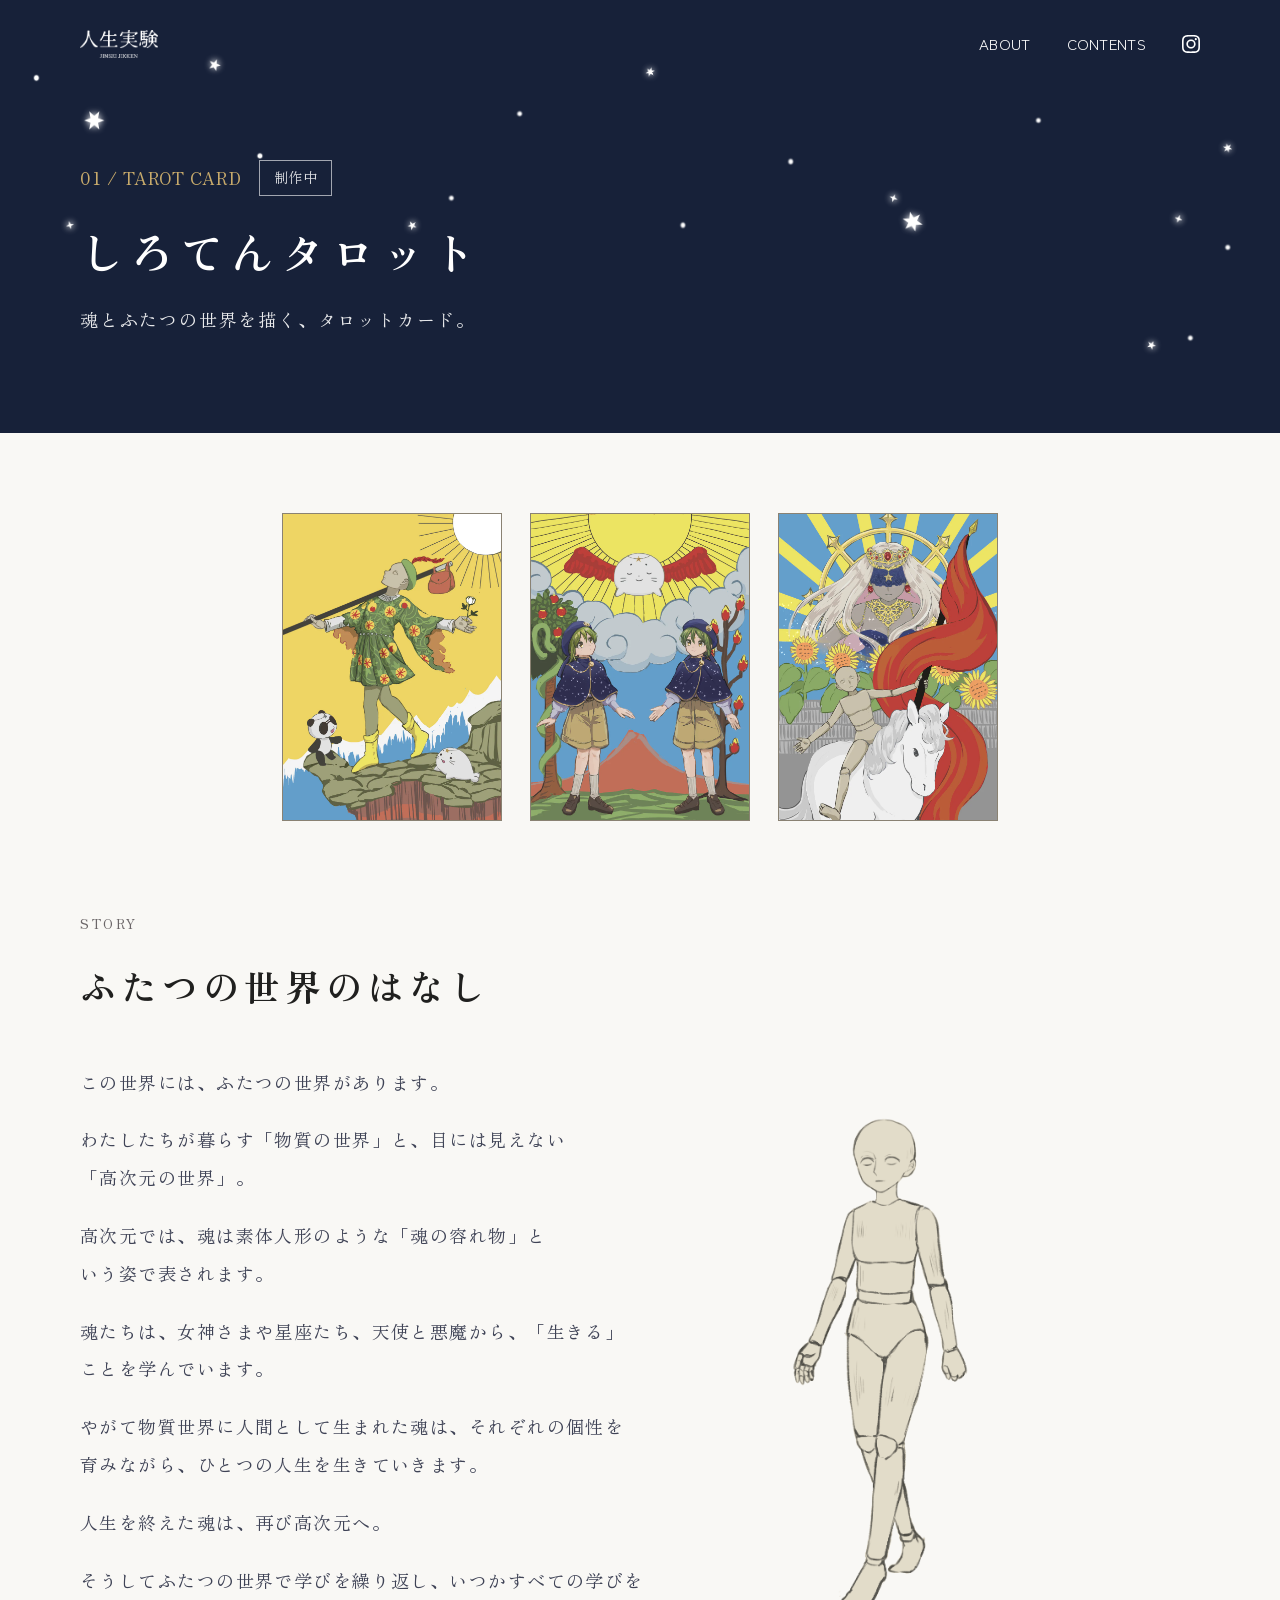
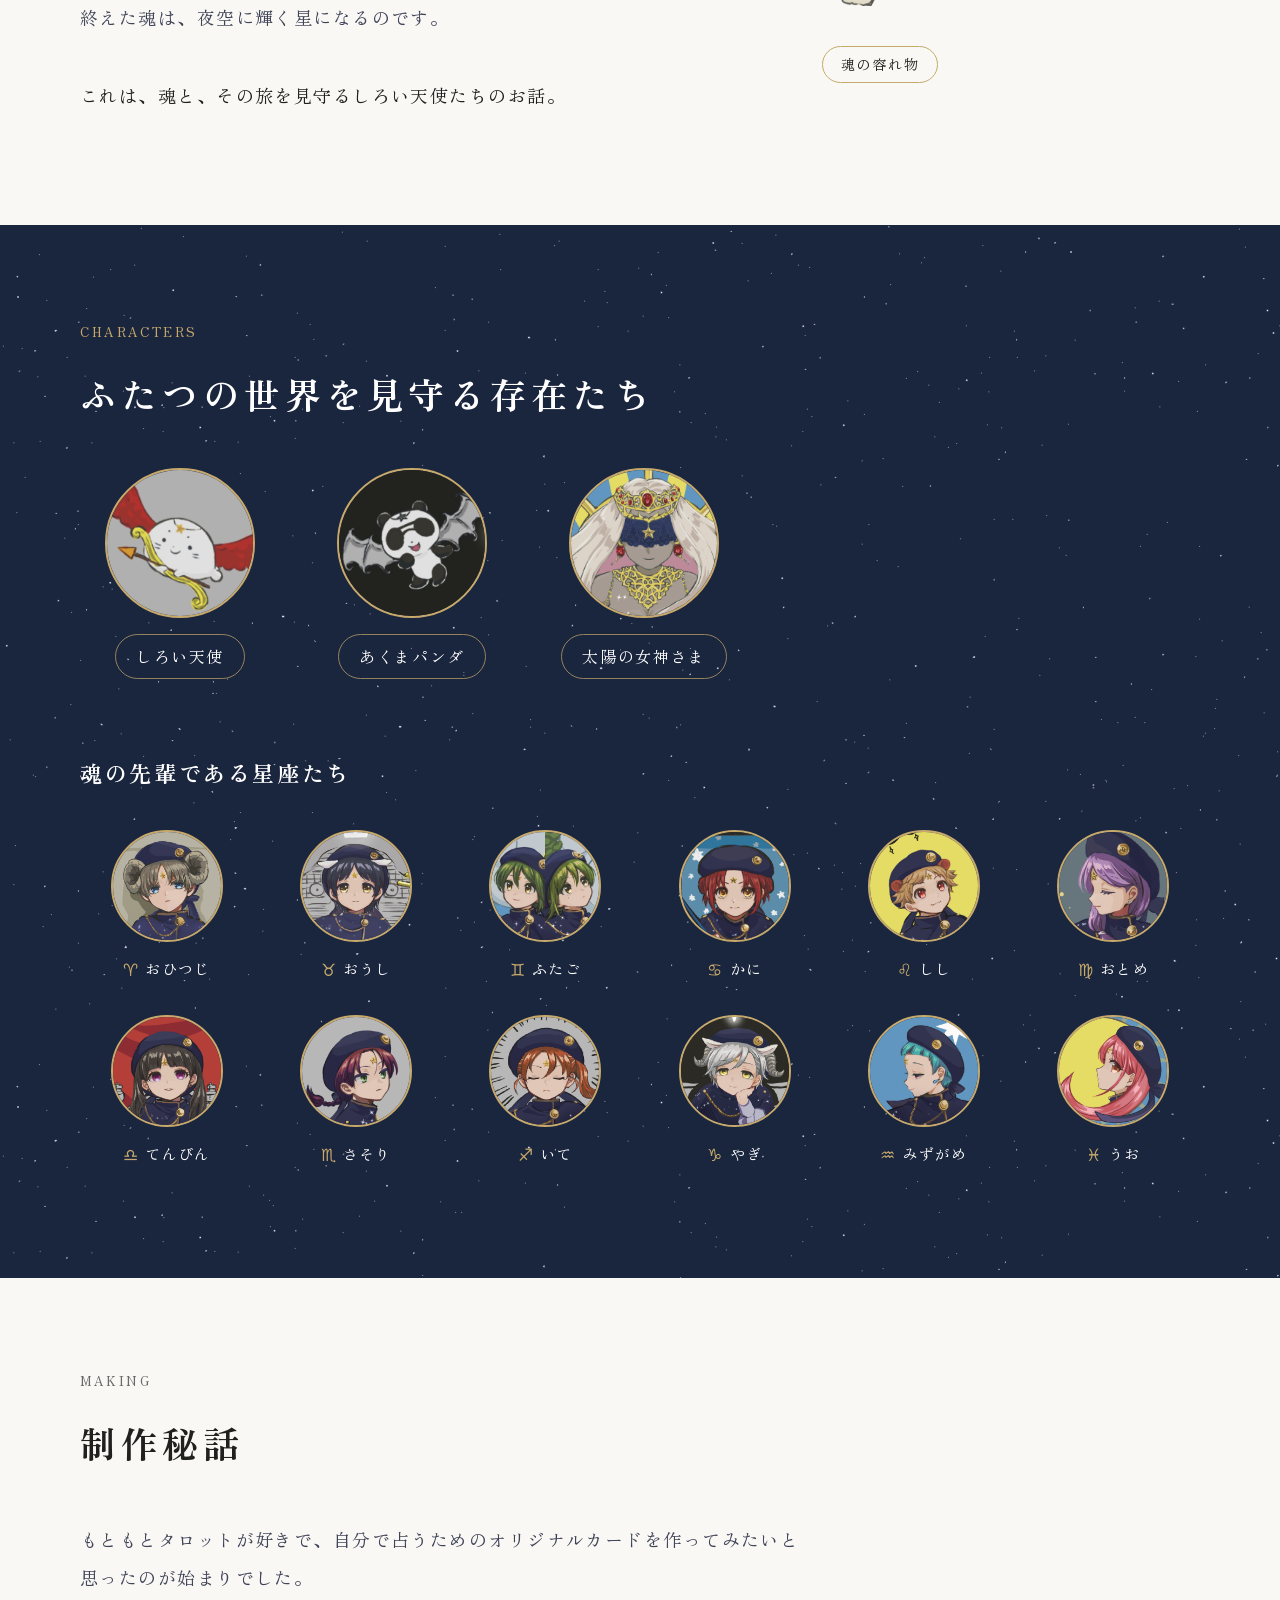
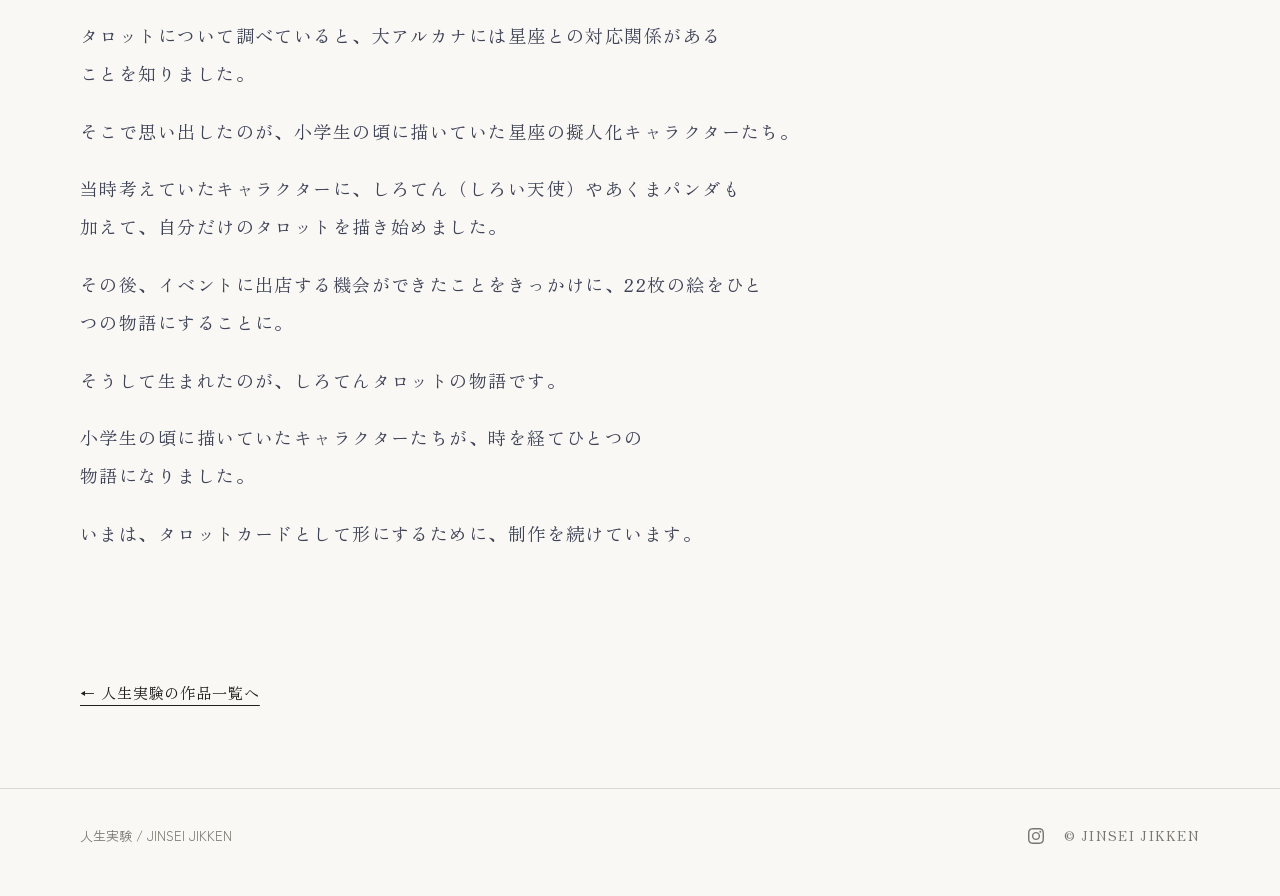
==== shiroten/index.html @ e3c65487 "Add しろてんタロット page with story, characters and making-of Co-Authored-By: Claude Opus 5.5 <noreply@anth" ====
<!doctype html>
<html lang="ja">
<head>
  <meta charset="utf-8">
  <meta name="viewport" content="width=device-width, initial-scale=1">
  <meta name="description" content="しろてんタロット。魂とふたつの世界を描く、タロットカード。物質の世界と高次元の世界、そして魂の旅を見守るしろい天使たちのお話。">
  <meta name="theme-color" content="#172139">
  <title>しろてんタロット | 人生実験</title>
  <link rel="icon" type="image/png" href="../assets/images/favicon.png">
  <link rel="preconnect" href="https://fonts.googleapis.com">
  <link rel="preconnect" href="https://fonts.gstatic.com" crossorigin>
  <link rel="stylesheet" href="https://fonts.googleapis.com/css2?family=Zen+Kaku+Gothic+New:wght@400;500&family=Zen+Old+Mincho:wght@400;500;600;700&display=swap">
  <link rel="stylesheet" href="../assets/css/style.css">
</head>
<body>
  <!-- 作品ページ：しろてんタロット（トップの作品01から移動） -->
  <header class="subhero">
    <div class="wrap nav">
      <a class="brand" href="../"><img src="../assets/images/logo/jinseijikken-logo_w.png" alt="人生実験" width="367" height="133"></a>
      <nav class="navlinks" aria-label="メインナビゲーション">
        <a href="../#about">ABOUT</a>
        <a href="../#contents">CONTENTS</a>
        <a class="sns" href="https://www.instagram.com/jinsei_jikken/" target="_blank" rel="noopener noreferrer" aria-label="Instagram"><span class="sns-icon" aria-hidden="true"></span></a>
      </nav>
    </div>
    <div class="wrap subhero-body">
      <p class="subhero-num">01 / TAROT CARD<span class="status">制作中</span></p>
      <h1 class="subhero-title">しろてんタロット</h1>
      <p class="subhero-lead">魂とふたつの世界を描く、タロットカード。</p>
    </div>
  </header>

  <main>
    <!-- タロットの絵：未配置の画像は枠ごと非表示 -->
    <section class="section shiroten-gallery">
      <div class="wrap">
        <div class="tarot-gallery">
          <figure class="tarot"><img src="../assets/images/tarot/tarot-01.webp" alt="しろてんタロット カード1" width="868" height="1213" loading="lazy" onerror="this.parentElement.hidden=true"></figure>
          <figure class="tarot"><img src="../assets/images/tarot/tarot-02.webp" alt="しろてんタロット カード2" width="868" height="1213" loading="lazy" onerror="this.parentElement.hidden=true"></figure>
          <figure class="tarot"><img src="../assets/images/tarot/tarot-03.webp" alt="しろてんタロット カード3" width="868" height="1213" loading="lazy" onerror="this.parentElement.hidden=true"></figure>
        </div>
      </div>
    </section>

    <!-- ふたつの世界のはなし（アートZINEのペーパーの文章） -->
    <section class="section story">
      <div class="wrap">
        <p class="eyebrow">STORY</p>
        <h2 class="section-title">ふたつの世界のはなし</h2>
        <div class="story-body">
        <div class="story-text">
          <p>この世界には、ふたつの世界があります。</p>
          <p>わたしたちが暮らす「物質の世界」と、目には見えない「高次元の世界」。</p>
          <p>高次元では、魂は素体人形のような「魂の容れ物」という姿で表されます。</p>
          <p>魂たちは、女神さまや星座たち、天使と悪魔から、「生きる」ことを学んでいます。</p>
          <p>やがて物質世界に人間として生まれた魂は、それぞれの個性を育みながら、ひとつの人生を生きていきます。</p>
          <p>人生を終えた魂は、再び高次元へ。</p>
          <p>そうしてふたつの世界で学びを繰り返し、いつかすべての学びを終えた魂は、夜空に輝く星になるのです。</p>
          <p class="story-end">これは、魂と、その旅を見守る<span class="nobr">しろい天使たちのお話。</span></p>
        </div>
        <!-- 魂の容れ物：未配置なら枠ごと非表示 -->
        <figure class="story-figure">
          <img src="../assets/images/shiroten/tamashii.png" alt="魂の容れ物（素体人形のような姿）" width="473" height="1259" loading="lazy" onerror="this.parentElement.hidden=true">
          <figcaption>魂の容れ物</figcaption>
        </figure>
        </div>
      </div>
    </section>

    <!-- 登場する存在たち（画像は用意でき次第追加） -->
    <section class="section beings">
      <div class="wrap">
        <p class="eyebrow">CHARACTERS</p>
        <h2 class="section-title">ふたつの世界を<span class="nobr">見守る存在たち</span></h2>
        <!-- 画像が無い・読み込めない存在は、丸枠に✦だけを表示 -->
        <ul class="being-list">
          <li class="being">
            <span class="being-icon"><img src="../assets/images/shiroten/shiroten.png" alt="" width="400" height="400" loading="lazy" onerror="this.hidden=true"></span>
            <span class="being-name">しろい天使</span>
          </li>
          <li class="being">
            <span class="being-icon"><img src="../assets/images/shiroten/akumapanda.png" alt="" width="400" height="400" loading="lazy" onerror="this.hidden=true"></span>
            <span class="being-name">あくまパンダ</span>
          </li>
          <li class="being">
            <span class="being-icon"><img src="../assets/images/shiroten/venus.png" alt="" width="400" height="400" loading="lazy" onerror="this.hidden=true"></span>
            <span class="being-name">太陽の女神さま</span>
          </li>
        </ul>

        <h3 class="beings-sub">魂の先輩である星座たち</h3>
        <!-- 画像が読み込めない星座は丸枠に✦だけ -->
        <ul class="zodiac-list">
          <li class="zodiac"><span class="being-icon"><img src="../assets/images/shiroten/ohituji.png" alt="" width="400" height="400" loading="lazy" onerror="this.hidden=true"></span><span class="zodiac-name"><span class="zodiac-mark" aria-hidden="true">♈&#xFE0E;</span>おひつじ</span></li>
          <li class="zodiac"><span class="being-icon"><img src="../assets/images/shiroten/oushi.png" alt="" width="400" height="400" loading="lazy" onerror="this.hidden=true"></span><span class="zodiac-name"><span class="zodiac-mark" aria-hidden="true">♉&#xFE0E;</span>おうし</span></li>
          <li class="zodiac"><span class="being-icon"><img src="../assets/images/shiroten/futago.png" alt="" width="400" height="400" loading="lazy" onerror="this.hidden=true"></span><span class="zodiac-name"><span class="zodiac-mark" aria-hidden="true">♊&#xFE0E;</span>ふたご</span></li>
          <li class="zodiac"><span class="being-icon"><img src="../assets/images/shiroten/kani.png" alt="" width="400" height="400" loading="lazy" onerror="this.hidden=true"></span><span class="zodiac-name"><span class="zodiac-mark" aria-hidden="true">♋&#xFE0E;</span>かに</span></li>
          <li class="zodiac"><span class="being-icon"><img src="../assets/images/shiroten/shishi.png" alt="" width="400" height="400" loading="lazy" onerror="this.hidden=true"></span><span class="zodiac-name"><span class="zodiac-mark" aria-hidden="true">♌&#xFE0E;</span>しし</span></li>
          <li class="zodiac"><span class="being-icon"><img src="../assets/images/shiroten/otome.png" alt="" width="400" height="400" loading="lazy" onerror="this.hidden=true"></span><span class="zodiac-name"><span class="zodiac-mark" aria-hidden="true">♍&#xFE0E;</span>おとめ</span></li>
          <li class="zodiac"><span class="being-icon"><img src="../assets/images/shiroten/tenbin.png" alt="" width="400" height="400" loading="lazy" onerror="this.hidden=true"></span><span class="zodiac-name"><span class="zodiac-mark" aria-hidden="true">♎&#xFE0E;</span>てんびん</span></li>
          <li class="zodiac"><span class="being-icon"><img src="../assets/images/shiroten/sasori.png" alt="" width="400" height="400" loading="lazy" onerror="this.hidden=true"></span><span class="zodiac-name"><span class="zodiac-mark" aria-hidden="true">♏&#xFE0E;</span>さそり</span></li>
          <li class="zodiac"><span class="being-icon"><img src="../assets/images/shiroten/ite.png" alt="" width="400" height="400" loading="lazy" onerror="this.hidden=true"></span><span class="zodiac-name"><span class="zodiac-mark" aria-hidden="true">♐&#xFE0E;</span>いて</span></li>
          <li class="zodiac"><span class="being-icon"><img src="../assets/images/shiroten/yagi.png" alt="" width="400" height="400" loading="lazy" onerror="this.hidden=true"></span><span class="zodiac-name"><span class="zodiac-mark" aria-hidden="true">♑&#xFE0E;</span>やぎ</span></li>
          <li class="zodiac"><span class="being-icon"><img src="../assets/images/shiroten/mizugame.png" alt="" width="400" height="400" loading="lazy" onerror="this.hidden=true"></span><span class="zodiac-name"><span class="zodiac-mark" aria-hidden="true">♒&#xFE0E;</span>みずがめ</span></li>
          <li class="zodiac"><span class="being-icon"><img src="../assets/images/shiroten/uo.png" alt="" width="400" height="400" loading="lazy" onerror="this.hidden=true"></span><span class="zodiac-name"><span class="zodiac-mark" aria-hidden="true">♓&#xFE0E;</span>うお</span></li>
        </ul>
      </div>
    </section>

    <!-- 制作秘話 -->
    <section class="section story making">
      <div class="wrap">
        <p class="eyebrow">MAKING</p>
        <h2 class="section-title">制作秘話</h2>
        <div class="story-text making-text">
          <p>もともとタロットが好きで、自分で占うためのオリジナルカードを作ってみたいと思ったのが始まりでした。</p>
          <p>タロットについて調べていると、大アルカナには星座との対応関係があることを知りました。</p>
          <p>そこで思い出したのが、小学生の頃に描いていた星座の擬人化キャラクターたち。</p>
          <p>当時考えていたキャラクターに、しろてん（しろい天使）やあくまパンダも加えて、自分だけのタロットを描き始めました。</p>
          <p>その後、イベントに出店する機会ができたことをきっかけに、22枚の絵をひとつの物語にすることに。</p>
          <p>そうして生まれたのが、しろてんタロットの物語です。</p>
          <p>小学生の頃に描いていたキャラクターたちが、時を経てひとつの物語になりました。</p>
          <p>いまは、タロットカードとして形にするために、制作を続けています。</p>
        </div>
      </div>
    </section>

    <div class="back-top">
      <div class="wrap"><a href="../#contents">← 人生実験の作品一覧へ</a></div>
    </div>
  </main>

  <footer class="footer">
    <div class="wrap footer-inner">
      <span>人生実験 / JINSEI JIKKEN</span>
      <div class="footer-end">
        <a class="sns" href="https://www.instagram.com/jinsei_jikken/" target="_blank" rel="noopener noreferrer" aria-label="Instagram"><span class="sns-icon" aria-hidden="true"></span></a>
        <small>© JINSEI JIKKEN</small>
      </div>
    </div>
  </footer>
</body>
</html>
---- assets/css/style.css ----
/* =========================================================
   人生実験 / JINSEI JIKKEN
   デザインの正：docs/design-pc.png（1920px幅 @2x）
   PC版の寸法はカンプからの実測値
   ========================================================= */

:root {
  --ink: #20201f;
  --text: #2b2b2b;
  --body: #555350;
  --muted: #6b6668;
  --label: #8a8273;
  --gold: #c7aa6b;
  --line: #dcd9d2;
  --paper: #f9f8f5;
  --white: #fff;
  --night: #172139;
  --contents-bg: #1a253e;
  --serif: "Zen Old Mincho", "Yu Mincho", "YuMincho", "Hiragino Mincho ProN", serif;
  --sans: "Zen Kaku Gothic New", "Hiragino Kaku Gothic ProN", "Yu Gothic", "YuGothic", sans-serif;
  --roman: "Zen Old Mincho", Georgia, serif;
}

/* ---------- Base ---------- */
*, *::before, *::after { box-sizing: border-box; }
[hidden] { display: none !important; }
html { scroll-behavior: smooth; }
body {
  margin: 0;
  background: var(--paper);
  color: var(--ink);
  font-family: var(--sans);
  font-size: 16px;
  line-height: 1.95;
}
img { max-width: 100%; height: auto; }
a { color: inherit; }
a:focus-visible { outline: 2px solid #777; outline-offset: 5px; }
.wrap { width: min(100% - 48px, 1120px); margin-inline: auto; }
.nobr { display: inline-block; }

/* ---------- 1. HERO ---------- */
.hero {
  color: var(--white);
  background:
    url("../images/bg/stars-b.png") center 52px / max(95%, 1100px) auto no-repeat,
    linear-gradient(180deg,
      #172139 0%,
      #1d2741 11%,
      #283352 34%,
      #313e5c 46%,
      #3e4c6d 52%,
      #4f5f82 57%,
      #5f7292 63%,
      #697b99 69%,
      #7c8ca5 75%,
      #99a5b8 80%,
      #b7bfca 86%,
      #d4d8dd 92%,
      #f2f2f0 98%,
      var(--paper) 100%);
}
.hero a:focus-visible { outline-color: var(--white); }

.nav {
  display: flex;
  justify-content: space-between;
  align-items: center;
  gap: 16px;
  min-height: 88px;
}
.brand { display: block; line-height: 0; }
.brand img { width: 78px; }
.navlinks { display: flex; align-items: center; gap: 36px; }
.navlinks a {
  font-size: 15px;
  letter-spacing: .02em;
  text-decoration: none;
}
.navlinks a:hover { text-decoration: underline; text-underline-offset: 6px; }

/* Instagram：黒のグリフSVGをマスクにして文字色（currentColor）で塗る。未配置時は何も表示されない */
.sns { display: inline-flex; align-items: center; line-height: 0; }
.sns:hover { opacity: .65; }
.sns-icon {
  display: block;
  width: 18px;
  height: 18px;
  background-color: currentColor;
  -webkit-mask: url("../images/Instagram_Glyph_Black.svg") center / contain no-repeat;
  mask: url("../images/Instagram_Glyph_Black.svg") center / contain no-repeat;
}

.hero-body { text-align: center; padding: 142px 0 126px; }
.hero-logo {
  display: block;
  width: 400px;
  margin: 0 auto 66px;
}
.mission {
  margin: 0;
  font-family: var(--serif);
  font-size: 36px;
  font-weight: 700;
  line-height: 2;
  letter-spacing: .1em;
}
.hero-mark {
  display: block;
  width: 1px;
  height: 66px;
  margin: 93px auto 0;
  background: rgba(255, 255, 255, .85);
}

/* ---------- Section common ---------- */
.section-title {
  margin: 0;
  font-family: var(--serif);
  font-size: 36px;
  font-weight: 700;
  line-height: 1.5;
  letter-spacing: .14em;
}

/* ---------- 2. ABOUT ---------- */
.about { padding: 110px 0 131px; }
.about .eyebrow {
  margin: 0 0 30px;
  font-family: var(--roman);
  font-size: 13px;
  line-height: 1;
  letter-spacing: .2em;
  color: var(--muted);
}
.about-text { max-width: 880px; margin-top: 52px; }
.about-text p {
  margin: 0 0 27px;
  font-size: 18px;
  line-height: 2.05;
  letter-spacing: .05em;
  color: var(--body);
}
.about-text p:last-child { margin-bottom: 0; }
.about-text .lead {
  margin-bottom: 52px;
  font-family: var(--serif);
  font-size: 24px;
  line-height: 2.4;
  letter-spacing: .12em;
  color: var(--ink);
}

/* プロフィール（カンプ外の追加要素。ABOUT本文の下に区切り線を挟んで配置） */
.profile {
  display: flex;
  align-items: center;
  gap: 32px;
  max-width: 880px;
  margin-top: 64px;
  padding-top: 56px;
  border-top: 1px solid var(--line);
}
.profile-icon {
  flex-shrink: 0;
  width: 120px;
  height: 120px;
  border: 1px solid var(--line);
  border-radius: 50%;
  object-fit: cover;
  object-position: center 30%;
}
.profile-name {
  margin: 0 0 8px;
  font-family: var(--serif);
  font-size: 22px;
  font-weight: 700;
  line-height: 1.5;
  letter-spacing: .12em;
  color: var(--ink);
}
.profile-text {
  margin: 0;
  font-size: 15px;
  line-height: 2;
  letter-spacing: .06em;
  color: var(--body);
}

/* ---------- 3. CONTENTS ---------- */
.contents {
  padding: 116px 0 130px;
  color: var(--white);
  background: url("../images/bg/stars.png") left top / 1440px auto repeat, var(--contents-bg);
}
.contents .eyebrow {
  margin: 0 0 28px;
  font-family: var(--roman);
  font-size: 17px;
  line-height: 1;
  letter-spacing: .02em;
  color: var(--gold);
}
.works {
  display: grid;
  grid-template-columns: repeat(2, minmax(0, 1fr));
  gap: 22px;
  margin-top: 60px;
}
.work {
  display: flex;
  flex-direction: column;
  align-items: flex-start;
  min-height: 309px;
  padding: 40px 36px 40px 41px;
  background: var(--white);
  color: var(--text);
}
.work-top {
  display: flex;
  justify-content: space-between;
  align-items: flex-start;
  gap: 12px;
  width: 100%;
}
.num {
  padding-top: 4px;
  font-family: var(--roman);
  font-size: 17px;
  line-height: 1.4;
  color: var(--label);
}
.status {
  flex-shrink: 0;
  display: inline-flex;
  align-items: center;
  justify-content: center;
  width: 73px;
  height: 36px;
  border: 1px solid var(--label);
  font-size: 14px;
  letter-spacing: .04em;
  color: var(--label);
}
.work h3 {
  margin: 36px 0 18px;
  font-family: var(--serif);
  font-size: 28px;
  font-weight: 700;
  line-height: 1.5;
  letter-spacing: .12em;
  color: var(--text);
}
.work p {
  margin: 0;
  font-size: 14px;
  line-height: 2.3;
  letter-spacing: .12em;
}
.work .more {
  display: inline-block;
  margin-top: 26px;
  font-size: 14px;
  letter-spacing: .02em;
  text-underline-offset: 5px;
}
.work .more:hover { opacity: .65; }

/* 01 しろてんタロット：テキスト＋タロット3枚 */
.work.feature {
  grid-column: 1 / -1;
  flex-direction: row;
  align-items: flex-start;
  gap: 58px;
  min-height: 0;
}
.work-body { flex: 1 1 auto; min-width: 0; max-width: 472px; }
.tarot-gallery {
  display: grid;
  grid-template-columns: repeat(3, 157px);
  gap: 21px;
  margin-left: auto;
}
.tarot-gallery:not(:has(.tarot:not([hidden]))) { display: none; }
.tarot { margin: 0; }
.tarot img {
  display: block;
  width: 100%;
  aspect-ratio: 868 / 1213;
  object-fit: cover;
  border: 1px solid var(--label);
}

/* ---------- 4. END MESSAGE ---------- */
.closing { padding: 40px 0 150px; text-align: center; }
.closing-mark {
  display: block;
  font-size: 15px;
  line-height: 1;
  color: var(--gold);
}
.closing p {
  margin: 40px 0 0;
  font-family: var(--serif);
  font-size: 18px;
  letter-spacing: .05em;
  color: #3f4356;
}

/* ---------- 5. FOOTER ---------- */
.footer { padding: 34px 0 48px; border-top: 1px solid var(--line); }
.footer-inner {
  display: flex;
  justify-content: space-between;
  align-items: center;
  gap: 15px;
  font-size: 13px;
  color: #7a766f;
}
.footer-inner small {
  font-family: var(--roman);
  font-size: inherit;
  letter-spacing: .1em;
}
.footer-end { display: flex; align-items: center; gap: 20px; }
.footer-end .sns-icon { width: 16px; height: 16px; }

/* =========================================================
   作品ページ：しろてんタロット（shiroten/index.html）
   カンプ外のページ。トップと同じ配色・書体・部品で構成
   ========================================================= */
.subhero {
  color: var(--white);
  background:
    url("../images/bg/stars-b.png") center 40px / max(95%, 1100px) auto no-repeat,
    var(--night);
}
.subhero a:focus-visible { outline-color: var(--white); }
.subhero-body { padding: 72px 0 96px; }
.subhero-num {
  display: flex;
  align-items: center;
  gap: 18px;
  margin: 0;
  font-family: var(--roman);
  font-size: 17px;
  letter-spacing: .04em;
  color: var(--gold);
}
.subhero-num .status { border-color: rgba(255, 255, 255, .6); color: rgba(255, 255, 255, .85); }
.subhero-title {
  margin: 22px 0 0;
  font-family: var(--serif);
  font-size: 44px;
  font-weight: 700;
  line-height: 1.5;
  letter-spacing: .14em;
}
.subhero-lead {
  margin: 18px 0 0;
  font-family: var(--serif);
  font-size: 18px;
  letter-spacing: .1em;
  opacity: .9;
}

.shiroten-gallery { padding: 80px 0 0; }
.shiroten-gallery .tarot-gallery {
  grid-template-columns: repeat(3, minmax(0, 220px));
  justify-content: center;
  gap: 28px;
  margin: 0 auto;
}

.story { padding: 96px 0 110px; }
.story .eyebrow,
.beings .eyebrow {
  margin: 0 0 28px;
  font-family: var(--roman);
  font-size: 13px;
  line-height: 1;
  letter-spacing: .2em;
  color: var(--muted);
}
.story-body {
  display: grid;
  grid-template-columns: minmax(0, 1fr) 200px;
  gap: 64px;
  align-items: center;
  max-width: 900px;
  margin-top: 52px;
}
.story-text { max-width: 720px; }
.story-figure { margin: 0; text-align: center; }
.story-figure img { display: block; width: 100%; height: auto; }
.story-figure figcaption {
  display: inline-block;
  margin-top: 18px;
  padding: 4px 18px;
  border: 1px solid var(--gold);
  border-radius: 999px;
  font-family: var(--serif);
  font-size: 14px;
  letter-spacing: .12em;
  color: var(--ink);
}
.story-text p {
  margin: 0 0 20px;
  font-family: var(--serif);
  font-size: 18px;
  line-height: 2.1;
  letter-spacing: .08em;
  color: #3f4356;
  /* 文節の切れ目で折り返し、行末に1〜2文字だけ残らないようにする（対応ブラウザのみ。非対応でも通常の折り返し） */
  word-break: auto-phrase;
  text-wrap: pretty;
}
.story-text .story-end { margin: 40px 0 0; color: var(--ink); }
.making { padding-bottom: 40px; }
.making-text { margin-top: 52px; }

.beings {
  padding: 100px 0 110px;
  color: var(--white);
  background: url("../images/bg/stars.png") left top / 1440px auto repeat, var(--contents-bg);
}
.beings .eyebrow { color: var(--gold); }
.being-list,
.zodiac-list { margin: 0; padding: 0; list-style: none; }
.being-list {
  display: grid;
  grid-template-columns: repeat(3, minmax(0, 200px));
  gap: 32px;
  margin-top: 48px;
}
.being { text-align: center; }
.being-icon {
  position: relative;
  display: grid;
  place-items: center;
  width: 150px;
  height: 150px;
  margin: 0 auto;
  overflow: hidden;
  border: 2px solid var(--gold);
  border-radius: 50%;
  background: rgba(255, 255, 255, .05);
}
/* 画像が無いときに見える✦（画像があれば上に重なって隠れる） */
.being-icon::before { content: "✦"; font-size: 30px; color: var(--gold); opacity: .7; }
.being-icon img { position: absolute; inset: 0; width: 100%; height: 100%; object-fit: cover; }
.being-name {
  display: inline-block;
  margin-top: 16px;
  padding: 6px 20px;
  border: 1px solid rgba(199, 170, 107, .7);
  border-radius: 999px;
  font-family: var(--serif);
  font-size: 16px;
  letter-spacing: .1em;
}
.beings-sub {
  margin: 72px 0 0;
  font-family: var(--serif);
  font-size: 22px;
  font-weight: 700;
  letter-spacing: .12em;
}
.zodiac-list { display: grid; grid-template-columns: repeat(6, minmax(0, 1fr)); gap: 32px 16px; margin-top: 36px; }
.zodiac { text-align: center; }
.zodiac .being-icon { width: 112px; height: 112px; }
.zodiac .being-icon::before { font-size: 22px; }
.zodiac-name {
  display: flex;
  justify-content: center;
  align-items: center;
  gap: 6px;
  margin-top: 12px;
  font-family: var(--serif);
  font-size: 15px;
  letter-spacing: .08em;
}
.zodiac-mark { font-size: 17px; line-height: 1; color: var(--gold); }

.back-top { padding: 64px 0 80px; }
.back-top a { font-family: var(--serif); font-size: 15px; letter-spacing: .06em; text-underline-offset: 6px; }
.back-top a:hover { opacity: .65; }

/* ---------- Tablet ---------- */
@media (max-width: 1000px) {
  .subhero-title { font-size: 36px; }
  .story-body { grid-template-columns: minmax(0, 1fr) 160px; gap: 40px; }
  .zodiac-list { grid-template-columns: repeat(4, minmax(0, 1fr)); }
  .hero-body { padding: 110px 0 100px; }
  .hero-logo { width: 340px; margin-bottom: 52px; }
  .mission { font-size: 28px; }
  .hero-mark { margin-top: 70px; }
  .work { padding: 34px 30px; }
  .num { font-size: 15px; }
  .work h3 { font-size: 21px; letter-spacing: .06em; }
  .work.feature { flex-direction: column; gap: 32px; }
  .work-body { max-width: none; width: 100%; }
  .tarot-gallery {
    grid-template-columns: repeat(3, minmax(0, 1fr));
    width: 100%;
    max-width: 520px;
    margin-left: 0;
  }
}

/* ---------- Smartphone ---------- */
@media (max-width: 640px) {
  body { font-size: 15px; }
  .wrap { width: min(100% - 36px, 1120px); }
  .nav { min-height: 68px; }
  .brand img { width: 66px; }
  .navlinks { gap: 20px; }
  .navlinks a { font-size: 13px; }
  .hero { background-size: 760px auto, auto; background-position: center 36px, 0 0; }
  .hero-body { padding: 72px 0 80px; }
  .hero-logo { width: min(260px, 72%); margin-bottom: 40px; }
  .mission { font-size: 19px; line-height: 2.1; letter-spacing: .1em; }
  .hero-mark { height: 52px; margin-top: 48px; }
  .section-title { font-size: 26px; letter-spacing: .1em; }
  .about { padding: 76px 0 96px; }
  .about .eyebrow { margin-bottom: 20px; }
  .about-text { margin-top: 40px; }
  .about-text p { font-size: 15px; letter-spacing: .06em; }
  .about-text .lead { margin-bottom: 36px; font-size: 18px; line-height: 2.2; letter-spacing: .08em; }
  .profile { gap: 20px; margin-top: 48px; padding-top: 40px; }
  .profile-icon { width: 88px; height: 88px; }
  .profile-name { font-size: 18px; }
  .profile-text { font-size: 14px; letter-spacing: .04em; }
  .contents { padding: 76px 0 88px; background-size: 960px auto, auto; }
  .contents .eyebrow { margin-bottom: 20px; font-size: 15px; }
  .works { grid-template-columns: 1fr; gap: 16px; margin-top: 40px; }
  .work { min-height: 0; padding: 28px 24px 32px; }
  .num { font-size: 15px; }
  .status { width: 64px; height: 32px; font-size: 13px; }
  .work h3 { margin: 26px 0 12px; font-size: 21px; letter-spacing: .06em; }
  .work p { font-size: 13px; line-height: 2.1; letter-spacing: .06em; }
  .work.feature { gap: 24px; }
  .tarot-gallery { gap: 10px; max-width: none; }
  .closing { padding: 36px 0 96px; }
  .closing p { margin-top: 28px; font-size: 16px; }
  .footer { padding: 26px 0 36px; }
  .footer-inner { flex-direction: column; align-items: flex-start; gap: 4px; font-size: 12px; }
  /* 作品ページ：しろてんタロット */
  .subhero { background-size: 760px auto, auto; background-position: center 30px, 0 0; }
  .subhero-body { padding: 48px 0 64px; }
  .subhero-num { font-size: 15px; gap: 14px; }
  .subhero-title { font-size: 28px; letter-spacing: .1em; }
  .subhero-lead { font-size: 15px; letter-spacing: .06em; }
  .shiroten-gallery { padding-top: 48px; }
  .shiroten-gallery .tarot-gallery { gap: 10px; }
  .story { padding: 72px 0 80px; }
  .story-body { grid-template-columns: 1fr; gap: 40px; margin-top: 40px; }
  .story-figure { width: 140px; margin: 0 auto; }
  .story-figure figcaption { font-size: 13px; }
  .story-text p { font-size: 15px; line-height: 2; letter-spacing: .04em; margin-bottom: 16px; }
  .story-text .story-end { margin-top: 32px; }
  .making { padding-bottom: 24px; }
  .making-text { margin-top: 40px; }
  .beings { padding: 72px 0 80px; background-size: 960px auto, auto; }
  .being-list { grid-template-columns: repeat(3, minmax(0, 1fr)); gap: 12px; margin-top: 32px; }
  .being-icon { width: 92px; height: 92px; }
  .being-icon::before { font-size: 22px; }
  .being-name { margin-top: 10px; padding: 0; border: 0; font-size: 13px; letter-spacing: .04em; }
  .beings-sub { margin-top: 52px; font-size: 18px; }
  .zodiac-list { grid-template-columns: repeat(3, minmax(0, 1fr)); gap: 24px 12px; margin-top: 28px; }
  .zodiac .being-icon { width: 84px; height: 84px; }
  .zodiac .being-icon::before { font-size: 18px; }
  .zodiac-name { margin-top: 8px; font-size: 13px; letter-spacing: .04em; gap: 4px; }
  .zodiac-mark { font-size: 14px; }
  .back-top { padding: 48px 0 64px; }
}

@media (prefers-reduced-motion: reduce) {
  html { scroll-behavior: auto; }
}
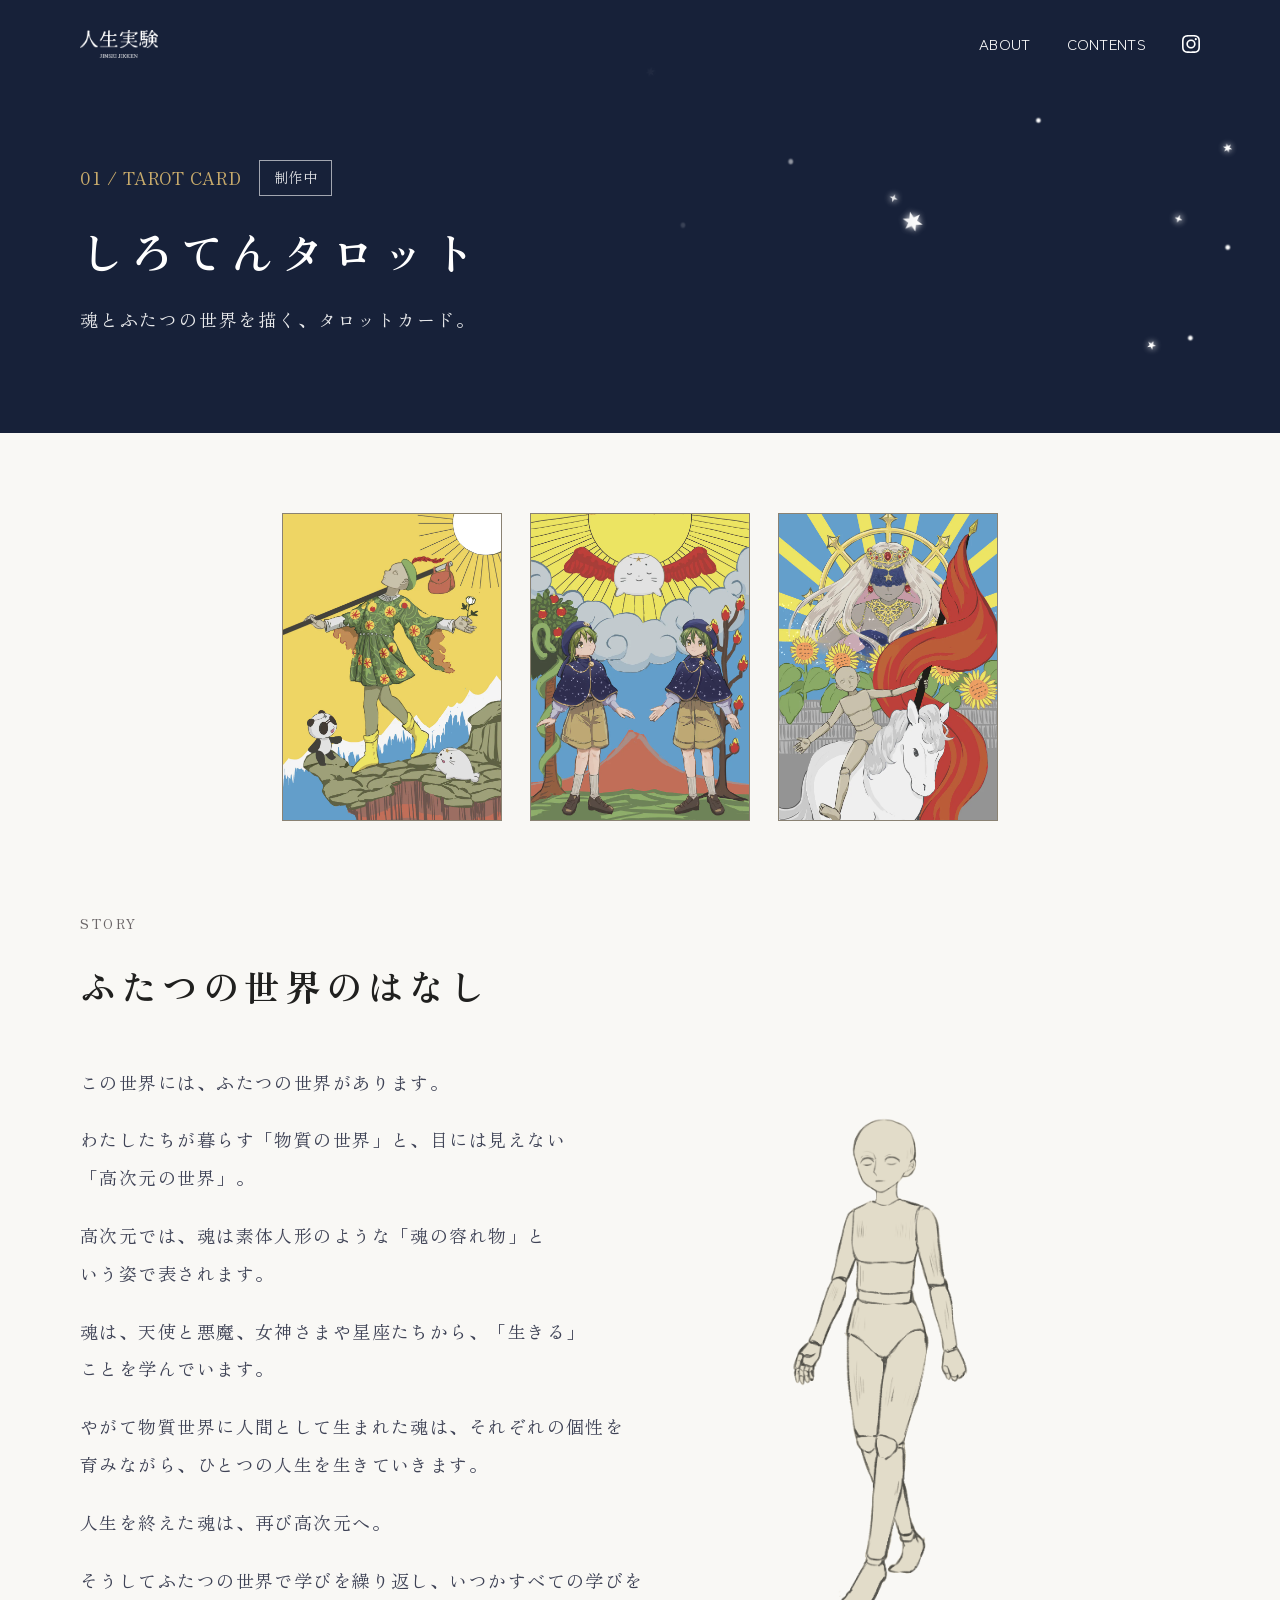
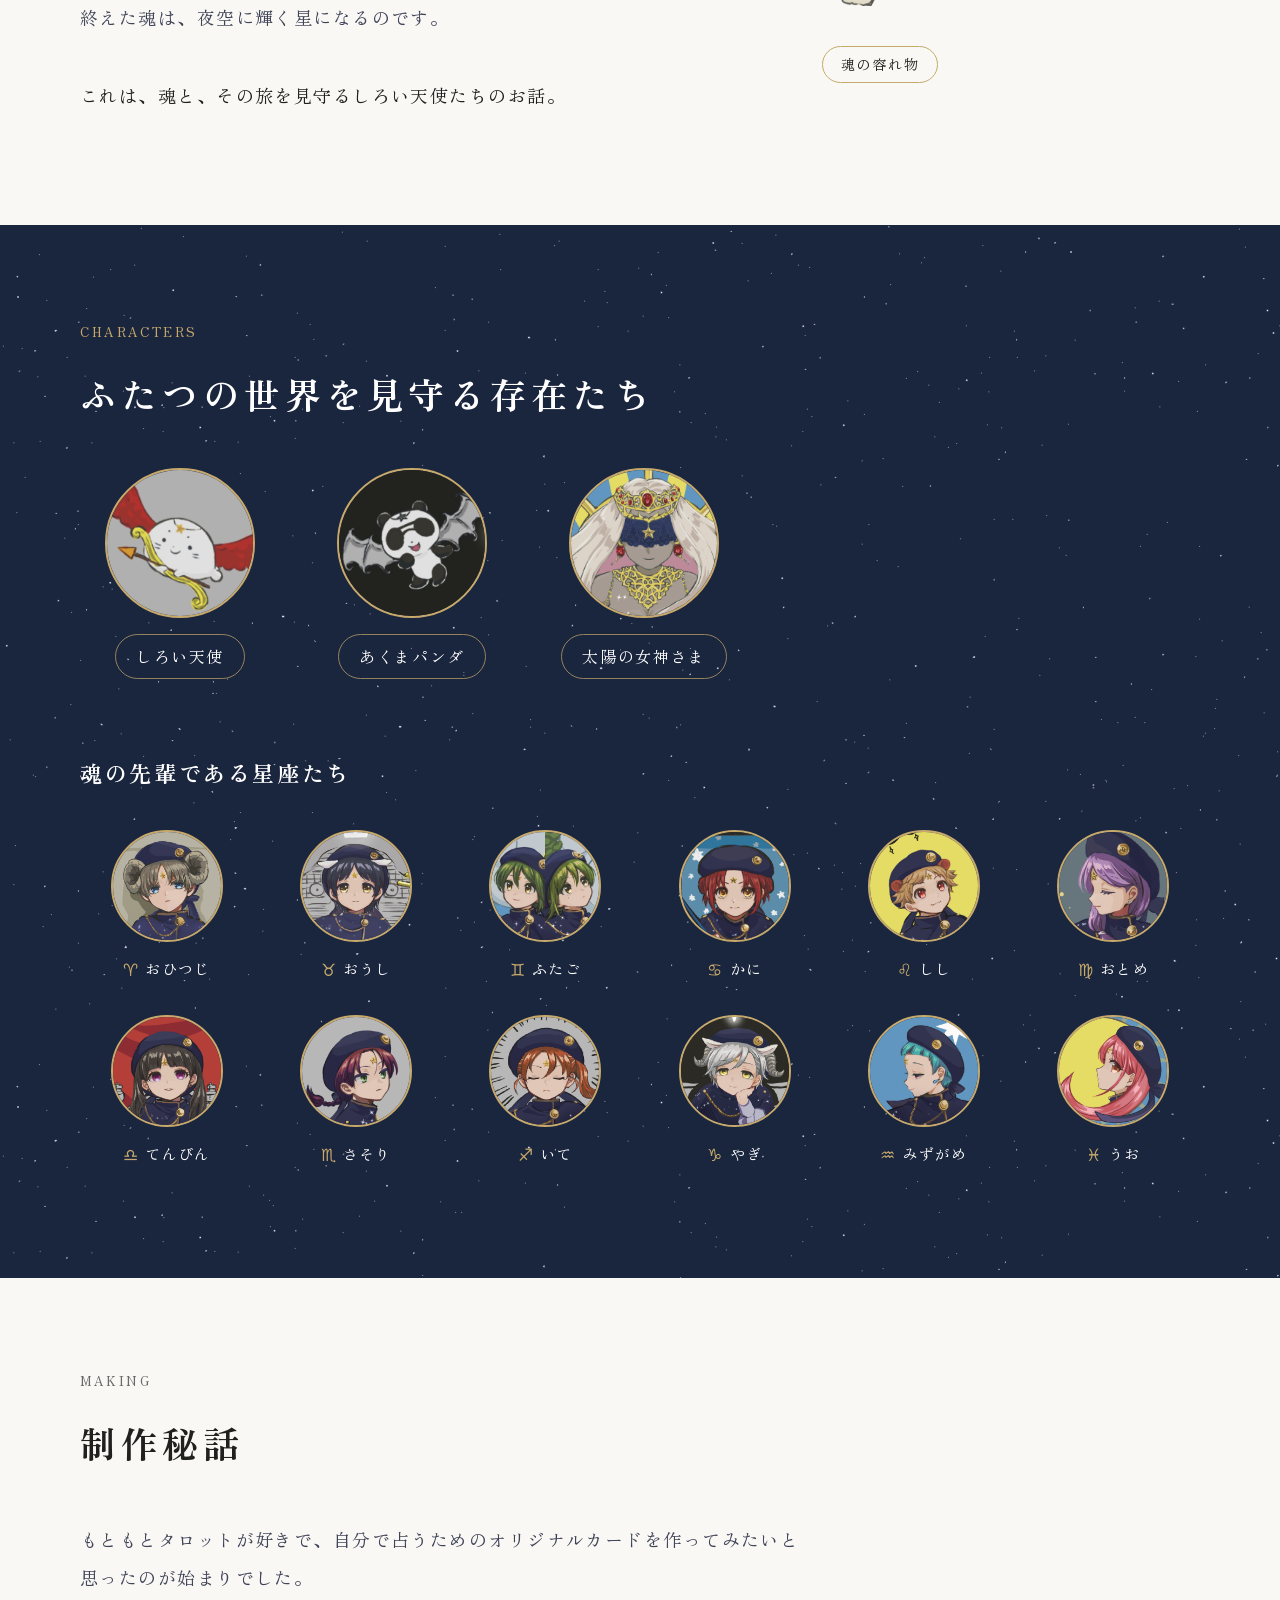
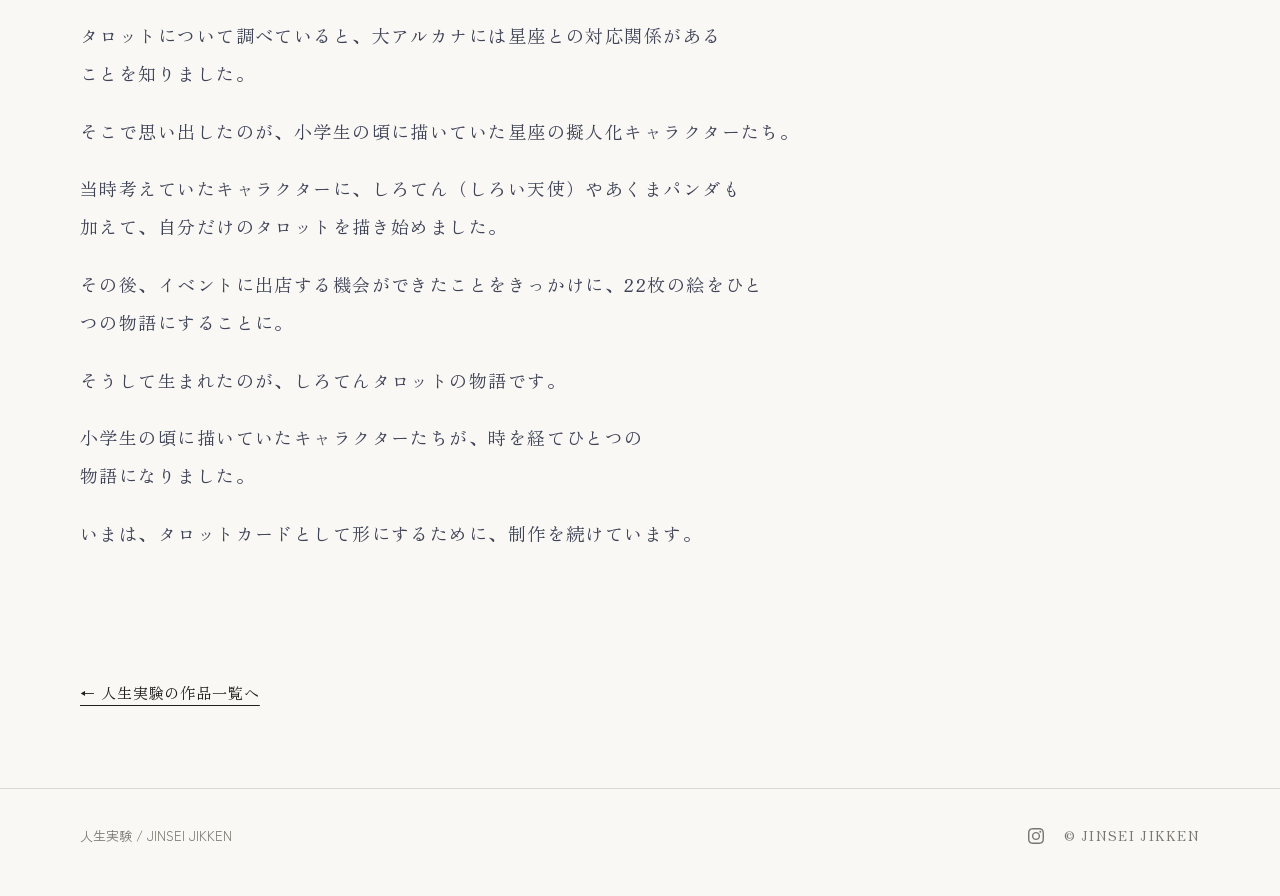
==== commit e675420d: "Update story text on the tarot page Co-Authored-By: Claude Opus 5.5 <noreply@anthropic.com>" ====
--- a/shiroten/index.html
+++ b/shiroten/index.html
@@ -52,7 +52,7 @@
           <p>この世界には、ふたつの世界があります。</p>
           <p>わたしたちが暮らす「物質の世界」と、目には見えない「高次元の世界」。</p>
           <p>高次元では、魂は素体人形のような「魂の容れ物」という姿で表されます。</p>
-          <p>魂たちは、女神さまや星座たち、天使と悪魔から、「生きる」ことを学んでいます。</p>
+          <p>魂は、天使と悪魔、女神さまや星座たちから、「生きる」ことを学んでいます。</p>
           <p>やがて物質世界に人間として生まれた魂は、それぞれの個性を育みながら、ひとつの人生を生きていきます。</p>
           <p>人生を終えた魂は、再び高次元へ。</p>
           <p>そうしてふたつの世界で学びを繰り返し、いつかすべての学びを終えた魂は、夜空に輝く星になるのです。</p>
--- a/assets/css/style.css
+++ b/assets/css/style.css
@@ -330,11 +330,21 @@
    カンプ外のページ。トップと同じ配色・書体・部品で構成
    ========================================================= */
 .subhero {
+  position: relative;
   color: var(--white);
-  background:
-    url("../images/bg/stars-b.png") center 40px / max(95%, 1100px) auto no-repeat,
-    var(--night);
-}
+  background: var(--night);
+}
+/* 星は文字のない右側だけに見せる（左の文字に重ならないよう、左から右へ徐々に表示） */
+.subhero::before {
+  content: "";
+  position: absolute;
+  inset: 0;
+  background: url("../images/bg/stars-b.png") center 40px / max(95%, 1100px) auto no-repeat;
+  -webkit-mask-image: linear-gradient(to right, transparent 0, transparent 50%, #000 72%);
+  mask-image: linear-gradient(to right, transparent 0, transparent 50%, #000 72%);
+  pointer-events: none;
+}
+.subhero > * { position: relative; z-index: 1; }
 .subhero a:focus-visible { outline-color: var(--white); }
 .subhero-body { padding: 72px 0 96px; }
 .subhero-num {
@@ -546,7 +556,12 @@
   .footer { padding: 26px 0 36px; }
   .footer-inner { flex-direction: column; align-items: flex-start; gap: 4px; font-size: 12px; }
   /* 作品ページ：しろてんタロット */
-  .subhero { background-size: 760px auto, auto; background-position: center 30px, 0 0; }
+  .subhero::before {
+    background-size: 760px auto;
+    background-position: center 30px;
+    -webkit-mask-image: linear-gradient(to right, transparent 0, transparent 62%, #000 88%);
+    mask-image: linear-gradient(to right, transparent 0, transparent 62%, #000 88%);
+  }
   .subhero-body { padding: 48px 0 64px; }
   .subhero-num { font-size: 15px; gap: 14px; }
   .subhero-title { font-size: 28px; letter-spacing: .1em; }
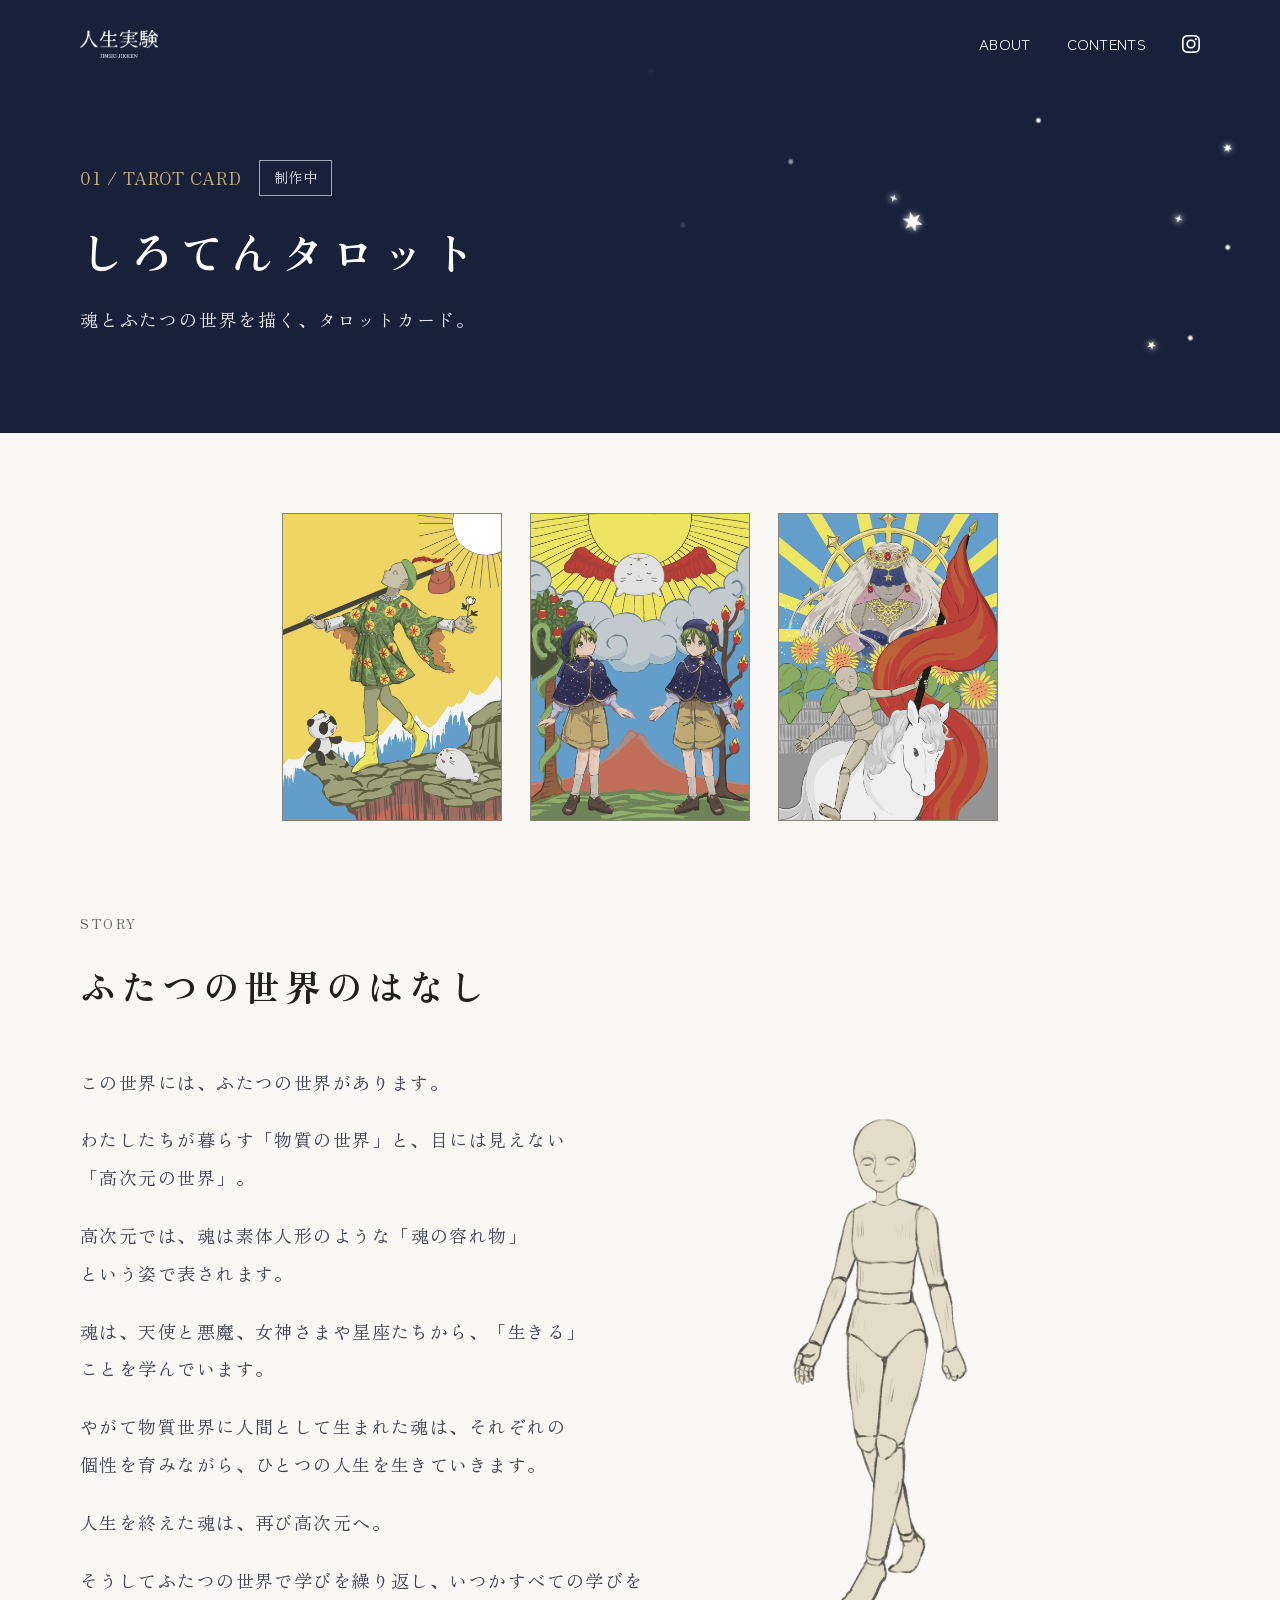
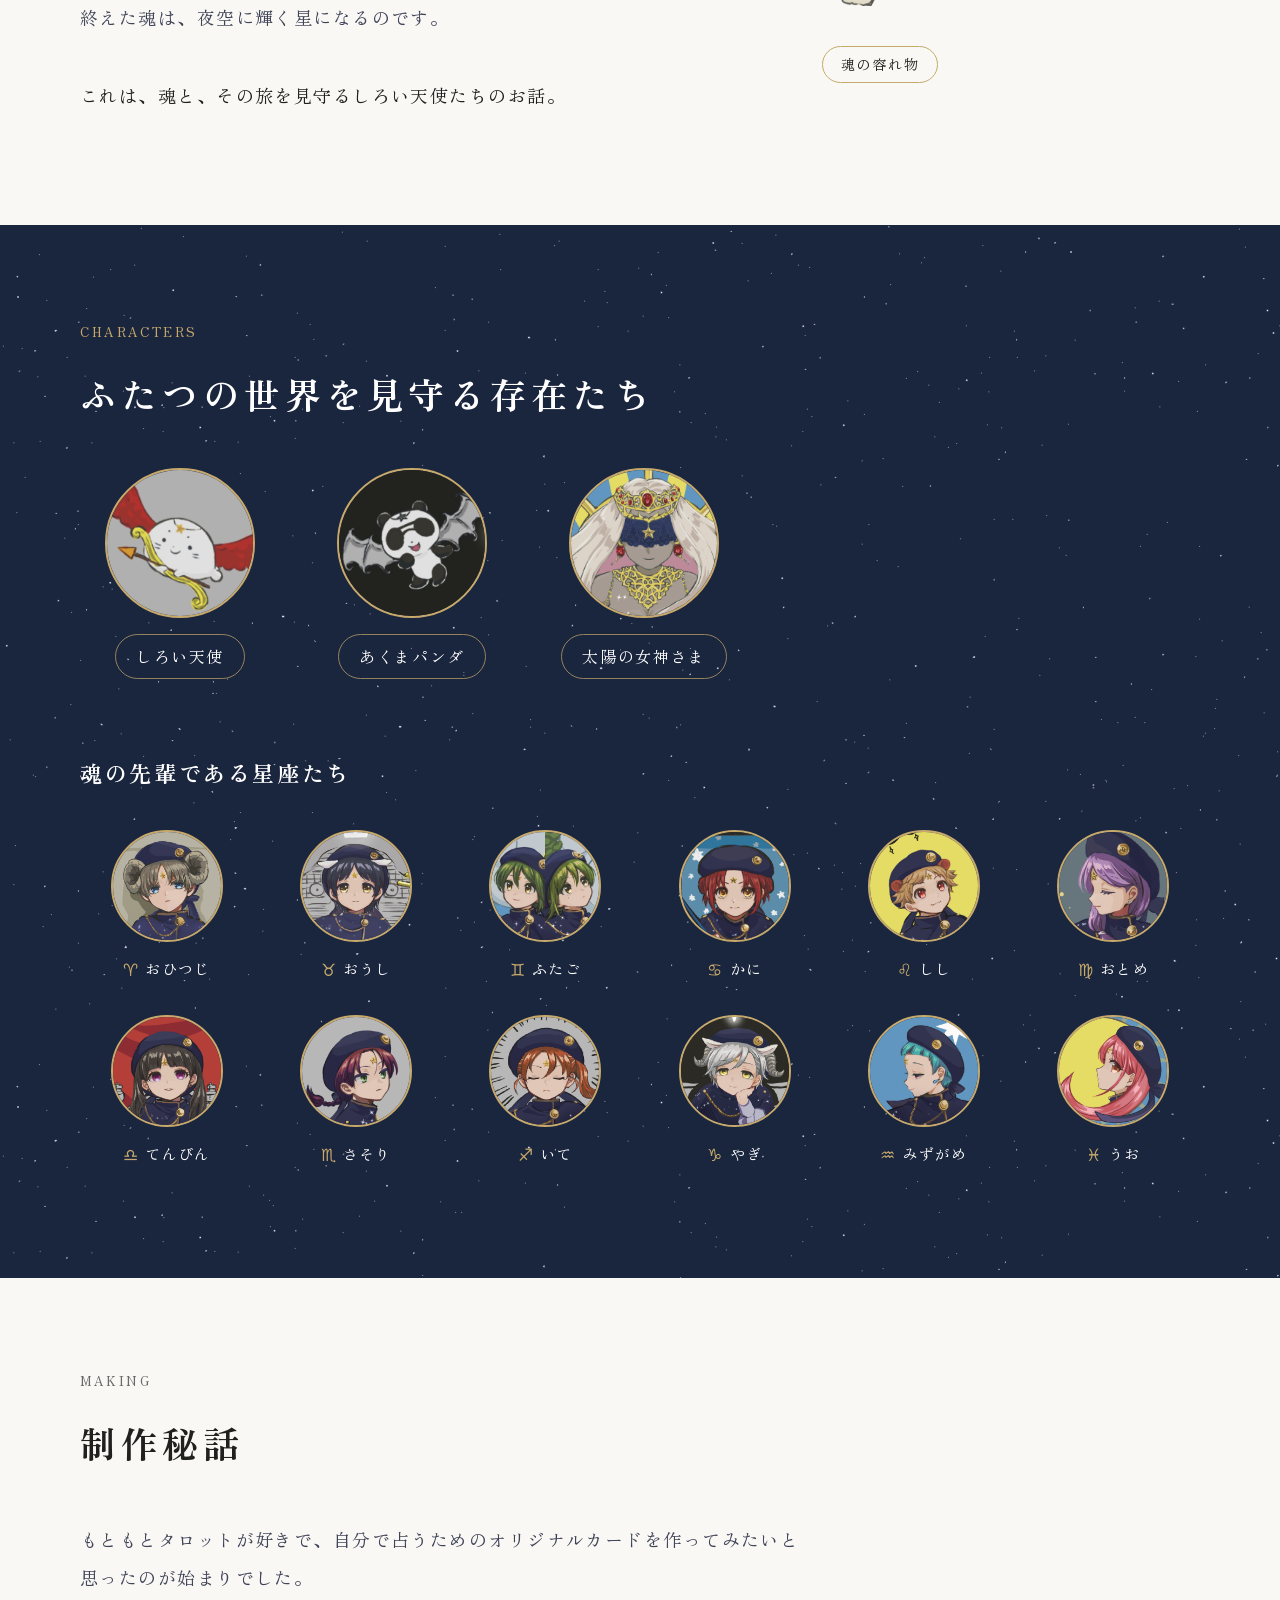
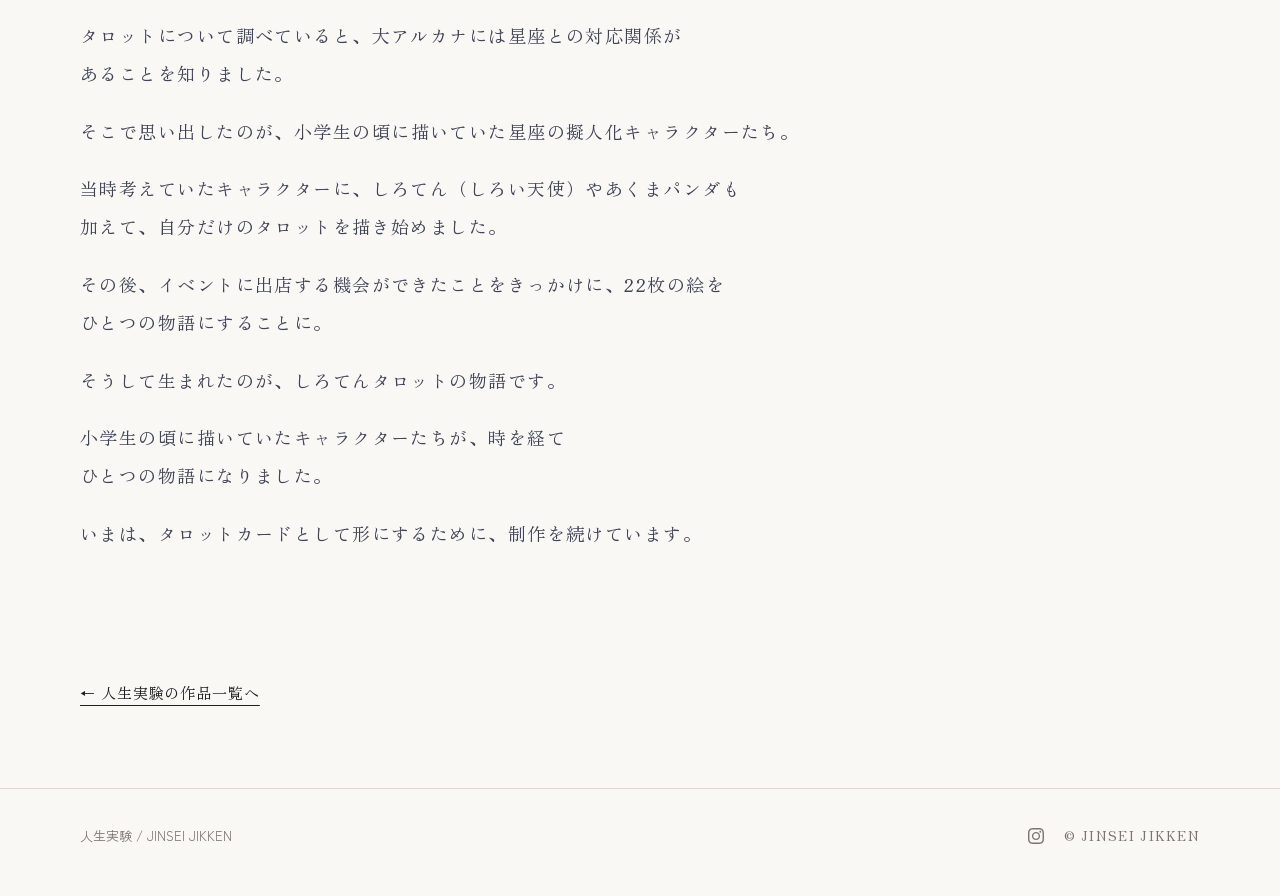
==== commit d3aa88cc: "Keep Japanese line breaks at phrase boundaries on the tarot page Co-Authored-By: Claude Opus 5.5 <no" ====
--- a/shiroten/index.html
+++ b/shiroten/index.html
@@ -50,13 +50,13 @@
         <div class="story-body">
         <div class="story-text">
           <p>この世界には、ふたつの世界があります。</p>
-          <p>わたしたちが暮らす「物質の世界」と、目には見えない「高次元の世界」。</p>
-          <p>高次元では、魂は素体人形のような「魂の容れ物」という姿で表されます。</p>
-          <p>魂は、天使と悪魔、女神さまや星座たちから、「生きる」ことを学んでいます。</p>
-          <p>やがて物質世界に人間として生まれた魂は、それぞれの個性を育みながら、ひとつの人生を生きていきます。</p>
+          <p>わたしたちが暮らす<wbr>「物質の世界」と、目には見えない<wbr>「高次元の世界」。</p>
+          <p>高次元では、魂は<wbr>素体人形のような<wbr>「魂の容れ物」という<wbr>姿で表されます。</p>
+          <p>魂は、天使と悪魔、女神さまや<wbr>星座たちから、「生きる」ことを<wbr>学んでいます。</p>
+          <p>やがて<wbr>物質世界に<wbr>人間として<wbr>生まれた魂は、それぞれの<wbr>個性を育みながら、ひとつの人生を<wbr>生きていきます。</p>
           <p>人生を終えた魂は、再び高次元へ。</p>
-          <p>そうしてふたつの世界で学びを繰り返し、いつかすべての学びを終えた魂は、夜空に輝く星になるのです。</p>
-          <p class="story-end">これは、魂と、その旅を見守る<span class="nobr">しろい天使たちのお話。</span></p>
+          <p>そうして<wbr>ふたつの世界で<wbr>学びを繰り返し、いつか<wbr>すべての学びを<wbr>終えた魂は、夜空に輝く<wbr>星になるのです。</p>
+          <p class="story-end">これは、魂と、その旅を<wbr>見守る<span class="nobr">しろい天使たちのお話。</span></p>
         </div>
         <!-- 魂の容れ物：未配置なら枠ごと非表示 -->
         <figure class="story-figure">
@@ -113,14 +113,14 @@
         <p class="eyebrow">MAKING</p>
         <h2 class="section-title">制作秘話</h2>
         <div class="story-text making-text">
-          <p>もともとタロットが好きで、自分で占うためのオリジナルカードを作ってみたいと思ったのが始まりでした。</p>
-          <p>タロットについて調べていると、大アルカナには星座との対応関係があることを知りました。</p>
-          <p>そこで思い出したのが、小学生の頃に描いていた星座の擬人化キャラクターたち。</p>
-          <p>当時考えていたキャラクターに、しろてん（しろい天使）やあくまパンダも加えて、自分だけのタロットを描き始めました。</p>
-          <p>その後、イベントに出店する機会ができたことをきっかけに、22枚の絵をひとつの物語にすることに。</p>
-          <p>そうして生まれたのが、しろてんタロットの物語です。</p>
-          <p>小学生の頃に描いていたキャラクターたちが、時を経てひとつの物語になりました。</p>
-          <p>いまは、タロットカードとして形にするために、制作を続けています。</p>
+          <p>もともとタロットが好きで、自分で占うための<wbr>オリジナルカードを<wbr>作ってみたいと<wbr>思ったのが<wbr>始まりでした。</p>
+          <p>タロットについて<wbr>調べていると、大アルカナには<wbr>星座との<wbr>対応関係が<wbr>あることを<wbr>知りました。</p>
+          <p>そこで<wbr>思い出したのが、小学生の頃に<wbr>描いていた<wbr>星座の<wbr>擬人化キャラクターたち。</p>
+          <p>当時<wbr>考えていたキャラクターに、しろてん<wbr>（しろい天使）や<wbr>あくまパンダも<wbr>加えて、自分だけの<wbr>タロットを<wbr>描き始めました。</p>
+          <p>その後、イベントに<wbr>出店する機会が<wbr>できたことを<wbr>きっかけに、22枚の絵を<wbr>ひとつの物語に<wbr>することに。</p>
+          <p>そうして<wbr>生まれたのが、しろてんタロットの<wbr>物語です。</p>
+          <p>小学生の頃に<wbr>描いていた<wbr>キャラクターたちが、時を経て<wbr>ひとつの物語に<wbr>なりました。</p>
+          <p>いまは、タロットカードとして<wbr>形にするために、制作を<wbr>続けています。</p>
         </div>
       </div>
     </section>
--- a/assets/css/style.css
+++ b/assets/css/style.css
@@ -421,8 +421,10 @@
   line-height: 2.1;
   letter-spacing: .08em;
   color: #3f4356;
-  /* 文節の切れ目で折り返し、行末に1〜2文字だけ残らないようにする（対応ブラウザのみ。非対応でも通常の折り返し） */
-  word-break: auto-phrase;
+  /* 改行の位置：HTMLに入れた <wbr>（改行してよい位置）と「、」「。」でだけ改行する（keep-all）。
+     どのブラウザでも同じ。入りきらない場合だけ途中で折り返す。文章を足すときは <wbr> も入れること */
+  word-break: keep-all;
+  overflow-wrap: anywhere;
   text-wrap: pretty;
 }
 .story-text .story-end { margin: 40px 0 0; color: var(--ink); }
